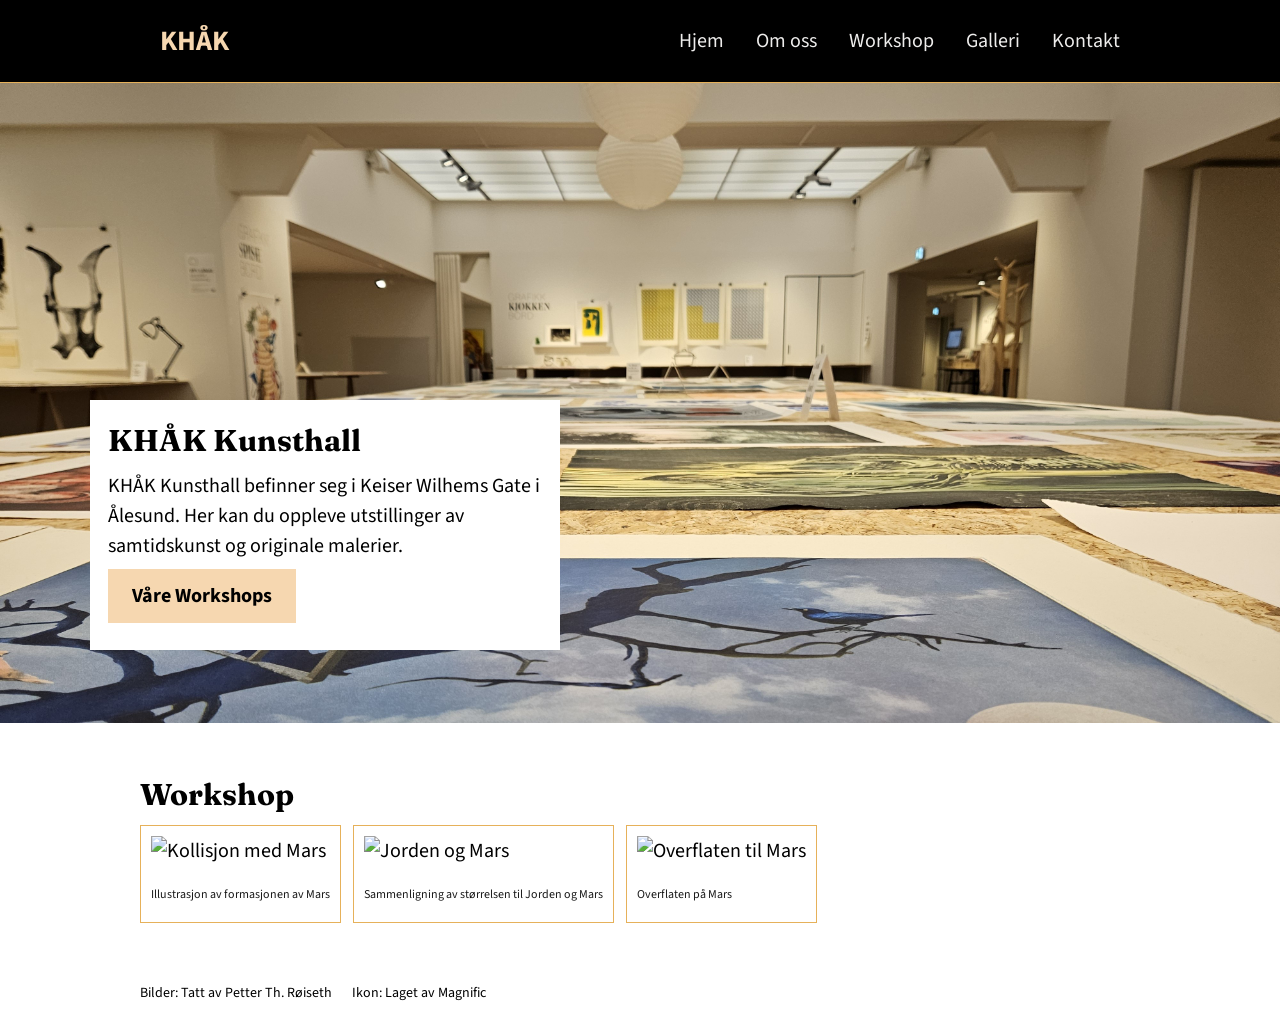
==== index.html @ 1905ed3a "first commit" ====
<!doctype html>
<html lang="no">
  <head>
    <meta charset="UTF-8" />
    <meta name="viewport" content="width=device-width, initial-scale=1.0" />
    <meta name="description" content="Craftsvilla Project" />
    <title>KHÅK Kunsthall</title>
    <!-- Links -->
    <link rel="shortcut icon" href="images/mars.png" type="image/x-icon" />
    <link rel="preconnect" href="https://fonts.googleapis.com" />
    <link rel="preconnect" href="https://fonts.gstatic.com" crossorigin />
    <link
      href="https://fonts.googleapis.com/css2?family=Fraunces:ital,opsz,wght@0,9..144,100..900;1,9..144,100..900&family=Source+Sans+3:ital,wght@0,200..900;1,200..900&display=swap"
      rel="stylesheet"
    />
    <link rel="stylesheet" href="style.css" />
    <!-- Links END -->
  </head>
  <body>
    <!-- Header -->
    <header id="home">
      <div class="content">
        <a class="logo" href="#home">KHÅK</a>
        <nav>
          <ul class="menu">
            <li><a href="#home">Hjem</a></li>
            <li><a href="#aboutus">Om oss</a></li>
            <li><a href="#workshop">Workshop</a></li>
            <li><a href="#gallery">Galleri</a></li>
            <li><a href="#contact">Kontakt</a></li>
          </ul>
        </nav>
      </div>
    </header>

    <!-- Main -->
    <main>
      <section class="hero">
        <img src="images/bord1.jpg" alt="Bilde av bord med malerier på" />
        <div class="content" id="hero-container">
          <h1>KHÅK Kunsthall</h1>
          <p>
            KHÅK Kunsthall befinner seg i Keiser Wilhems Gate i Ålesund. Her kan
            du oppleve utstillinger av samtidskunst og originale malerier.
          </p>
          <a class="button" href="#gallery">Våre Workshops</a>
        </div>
      </section>

      <!-- Workshop -->
      <section class="section">
        <div class="content">
          <h2>Workshop</h2>
          <div class="gallery" id="gallery">
            <article class="image-card">
              <img src="images/ancient_mars.jpg" alt="Kollisjon med Mars" />
              <p>Illustrasjon av formasjonen av Mars</p>
            </article>

            <article class="image-card">
              <img src="images/earth_mars.jpg" alt="Jorden og Mars" />
              <p>Sammenligning av størrelsen til Jorden og Mars</p>
            </article>

            <article class="image-card">
              <img src="images/surface.jpg" alt="Overflaten til Mars" />
              <p>Overflaten på Mars</p>
            </article>
          </div>
        </div>
      </section>
    </main>

    <!-- Footer -->
    <footer>
      <div class="content">
        <p>Bilder: Tatt av Petter Th. Røiseth</p>
        <p>Ikon: Laget av Magnific</p>
      </div>
    </footer>
  </body>
</html>
---- style.css ----
/* CSS Reset */

* {
  margin: 0;
  padding: 0;
  box-sizing: border-box;
}

:root {
  --background: #000000;
  --backgroundbody: #ffffff;
  --text: hsl(38, 7%, 93%);
  --textblack: #000000;
  --sand: rgb(246, 215, 176);
  --space: 20px;
  --small-space: 12px;
}

html {
  scroll-behavior: smooth;
}

body {
  background-color: var(--backgroundbody);
  color: var(--textblack);
  font-family: "Source Sans 3", sans-serif;
  font-size: 20px;
  line-height: 1.5;
}

header {
  /* position: sticky; */
  /* top: 0; */
  background-color: var(--background);
  border-bottom: 1px solid rgba(230, 177, 90, 100);
}

header .content {
  display: flex;
  justify-content: space-between;
  align-items: center;
  padding: var(--space);
}

h1,
h2 {
  font-family: "Fraunces", Georgia, "Times New Roman, Times, serif";
  margin-bottom: 8px;
}

h1 {
  font-size: 30px;
}

p {
  margin: 0 0 8px;
}

/* .label {
  margin: 0;
  color: var(--gold);
  font-weight: 700;
} */

.logo {
  color: var(--sand);
  font-size: 28px;
  font-weight: 700;
  text-decoration: none;
}

.menu {
  display: flex;
  gap: 32px;
  list-style: none;
}

.menu a {
  color: var(--text);
  text-decoration: none;
}

.content {
  width: 1000px;
  margin: 0 auto;
}

.hero .content {
  /* min-height: 420px; */
  /* padding: 40px 0; */
  color: var(--textblack);
  /* background-color: var(--backgroundbody);
  background-image: url(images/bord1.jpg);
  background-repeat: no-repeat;
  background-position: right center;
  background-size: 400px auto;
  background-attachment: scroll; */
}

.hero .content p,
.hero h1,
.hero .button {
  max-width: 440px;
}

.hero img {
  width: 100%;
}

.button {
  display: inline-block;
  padding: 12px 24px;
  background-color: var(--sand);
  color: black;
  font-weight: 700;
  text-decoration: none;
}

#hero-container {
  padding: 18px;
  width: 470px;
  height: 250px;
  background-color: white;
  position: absolute;
  top: 400px;
  left: 90px;
}

/* Sections */

.section {
  padding: 40px 0 60px;
}

.gallery {
  display: flex;
  gap: var(--small-space);
  flex-wrap: wrap;
}

.gallery img {
  padding: 10px;
  width: 320px;
  height: 220px;
  object-fit: cover;
}

.gallery .image-card {
  border: 1px solid rgba(230, 177, 90, 100);
  flex-direction: column;
  margin-top: auto;
}

.image-card p {
  padding: 10px;
  font-size: 12px;
  opacity: 0.9;
}

/* Footer */

footer .content {
  display: flex;
  gap: 20px;
}

footer p {
  padding-bottom: 24px;
  color: var(--textblack);
  font-size: 14px;
}
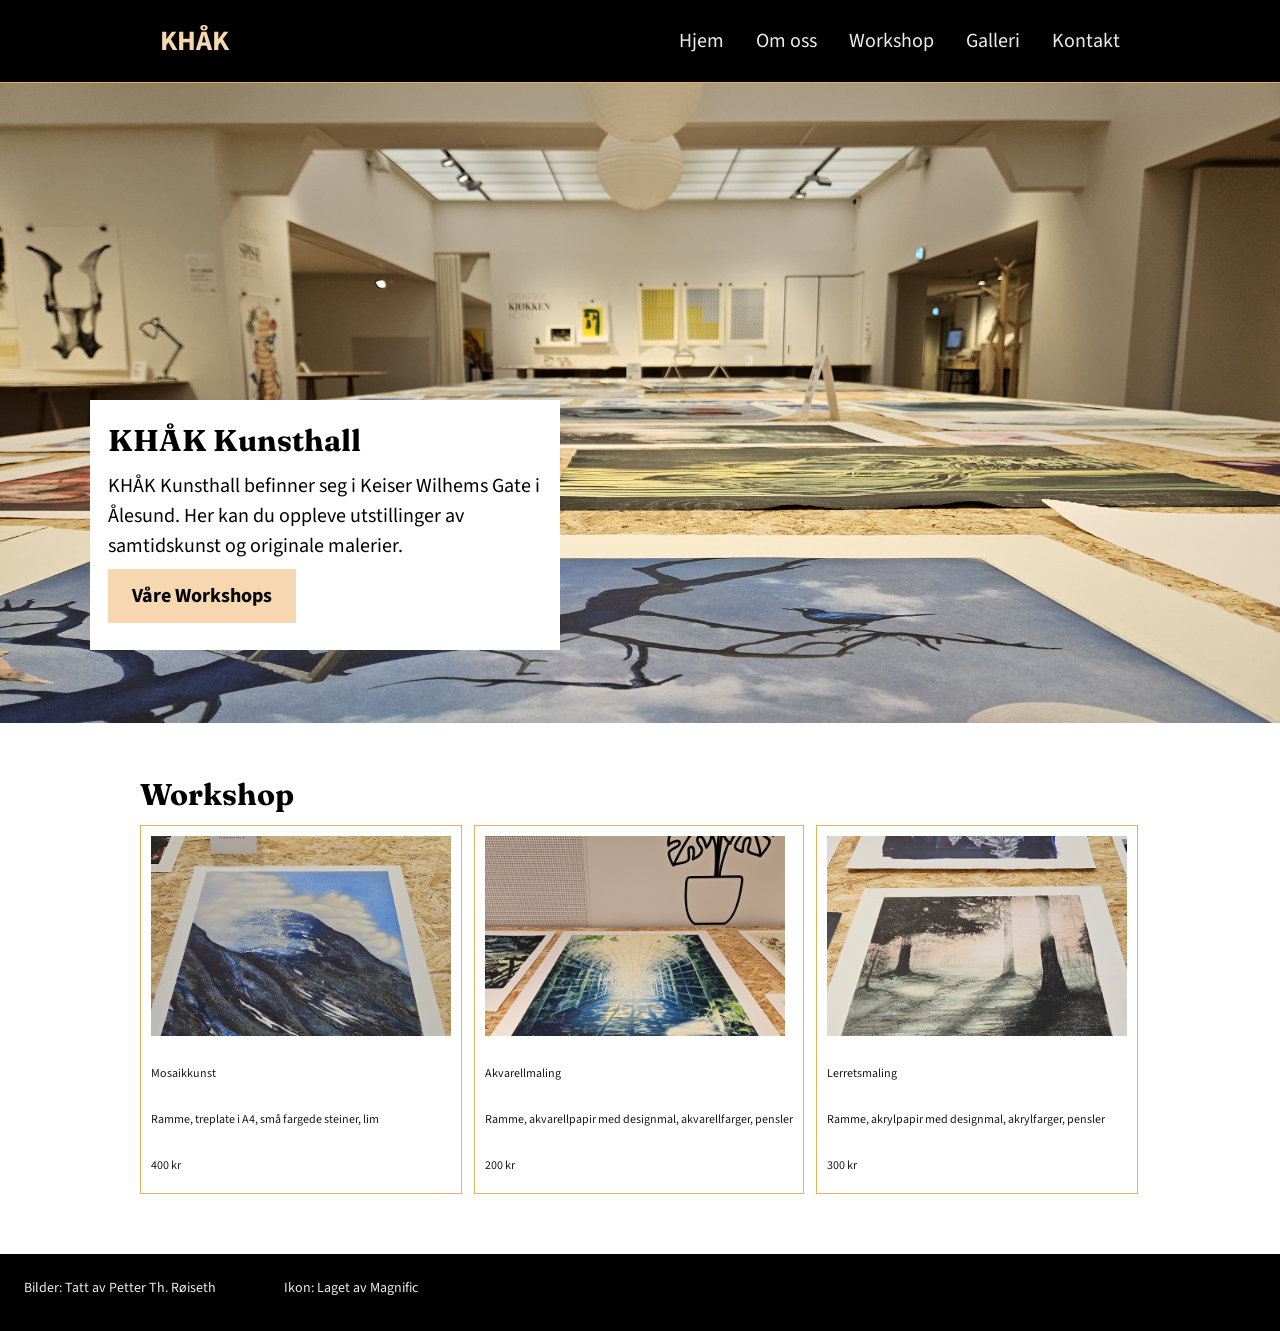
==== commit a1a7766d: "added paragraphs and images" ====
--- a/index.html
+++ b/index.html
@@ -53,18 +53,24 @@
           <h2>Workshop</h2>
           <div class="gallery" id="gallery">
             <article class="image-card">
-              <img src="images/ancient_mars.jpg" alt="Kollisjon med Mars" />
-              <p>Illustrasjon av formasjonen av Mars</p>
+              <img src="images/fjell.jpg" alt="Bilde av mosaikkunst" />
+              <p>Mosaikkunst</p>
+              <p>Ramme, treplate i A4, små fargede steiner, lim</p>
+              <p>400 kr</p>
             </article>
 
             <article class="image-card">
-              <img src="images/earth_mars.jpg" alt="Jorden og Mars" />
-              <p>Sammenligning av størrelsen til Jorden og Mars</p>
+              <img src="images/hage.jpg" alt="Bilde av akvarellmaling" />
+              <p>Akvarellmaling</p>
+              <p>Ramme, akvarellpapir med designmal, akvarellfarger, pensler</p>
+              <p>200 kr</p>
             </article>
 
             <article class="image-card">
-              <img src="images/surface.jpg" alt="Overflaten til Mars" />
-              <p>Overflaten på Mars</p>
+              <img src="images/skog.jpg" alt="Bilde av lerretsmaling" />
+              <p>Lerretsmaling</p>
+              <p>Ramme, akrylpapir med designmal, akrylfarger, pensler</p>
+              <p>300 kr</p>
             </article>
           </div>
         </div>
--- a/style.css
+++ b/style.css
@@ -162,10 +162,12 @@
 footer .content {
   display: flex;
   gap: 20px;
+  width: auto;
+  color: var(--text);
+  background-color: var(--background);
 }
 
 footer p {
-  padding-bottom: 24px;
-  color: var(--textblack);
+  padding: 24px;
   font-size: 14px;
 }
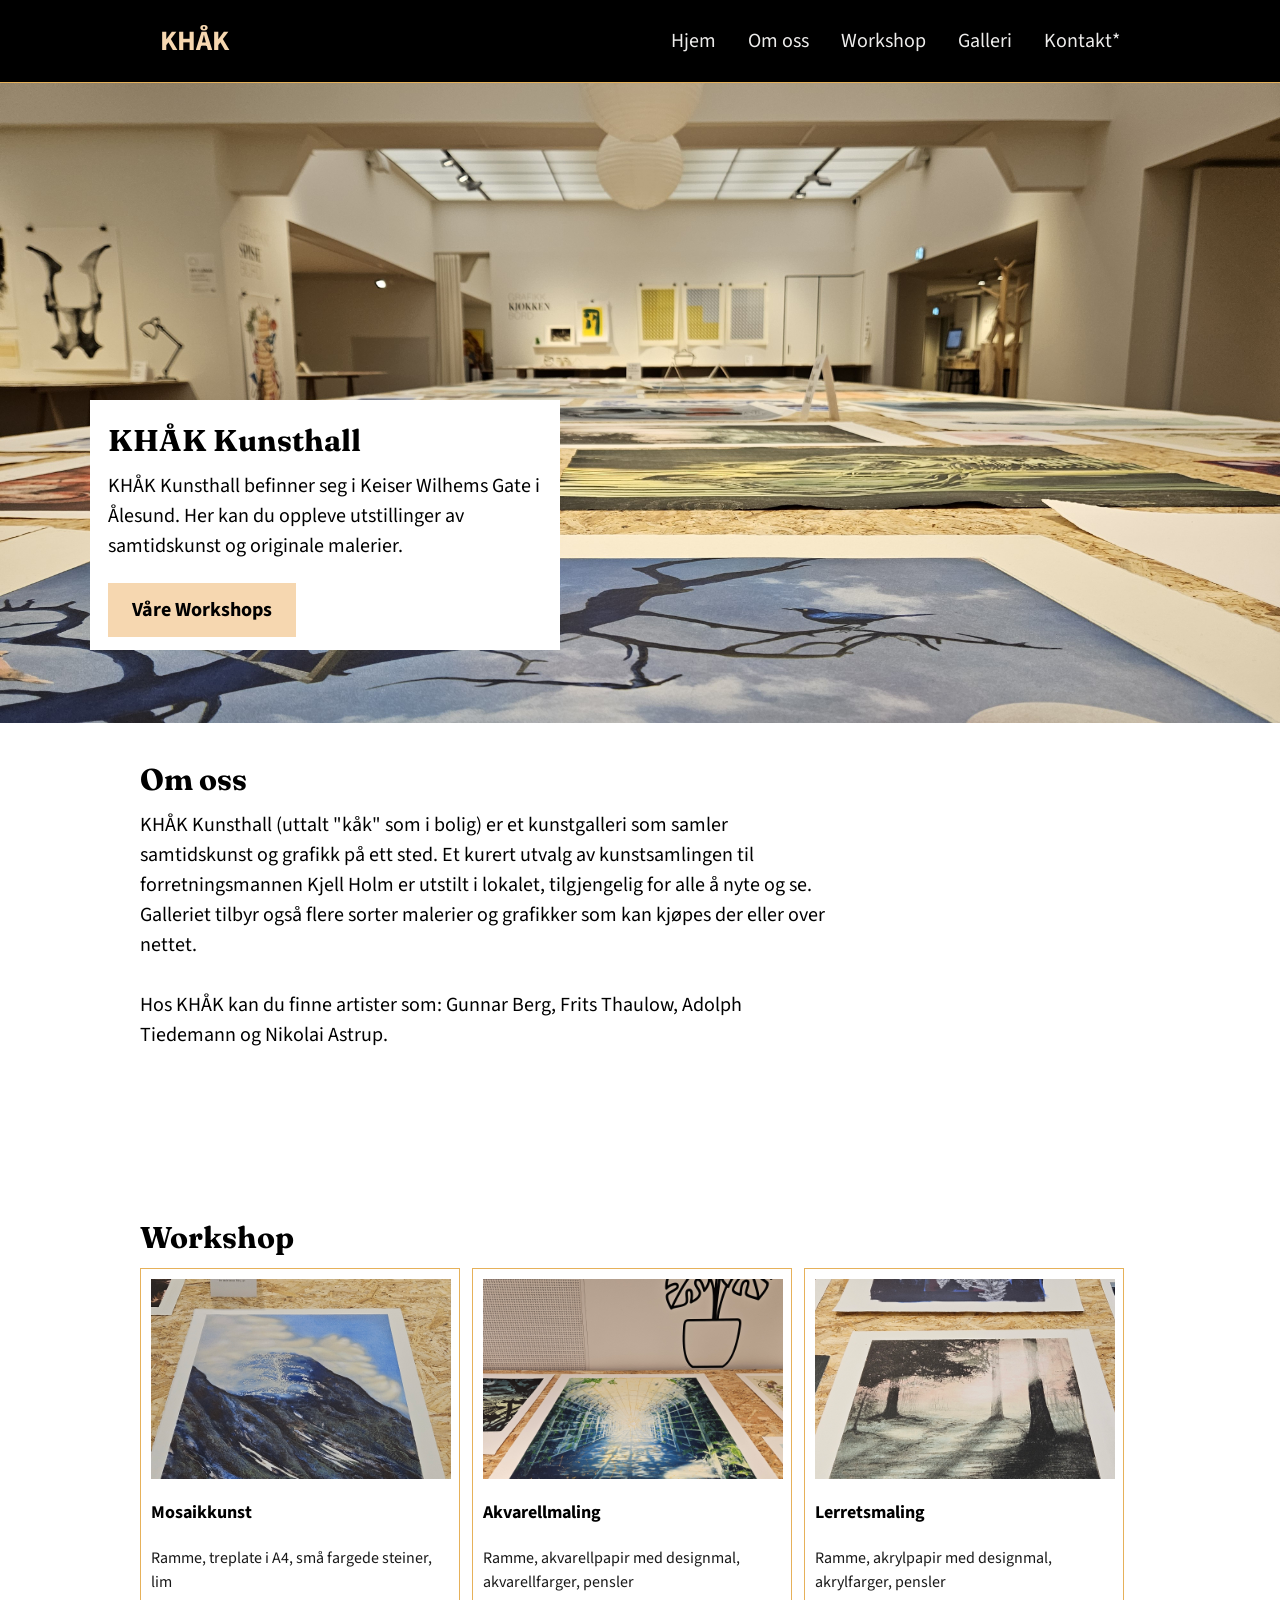
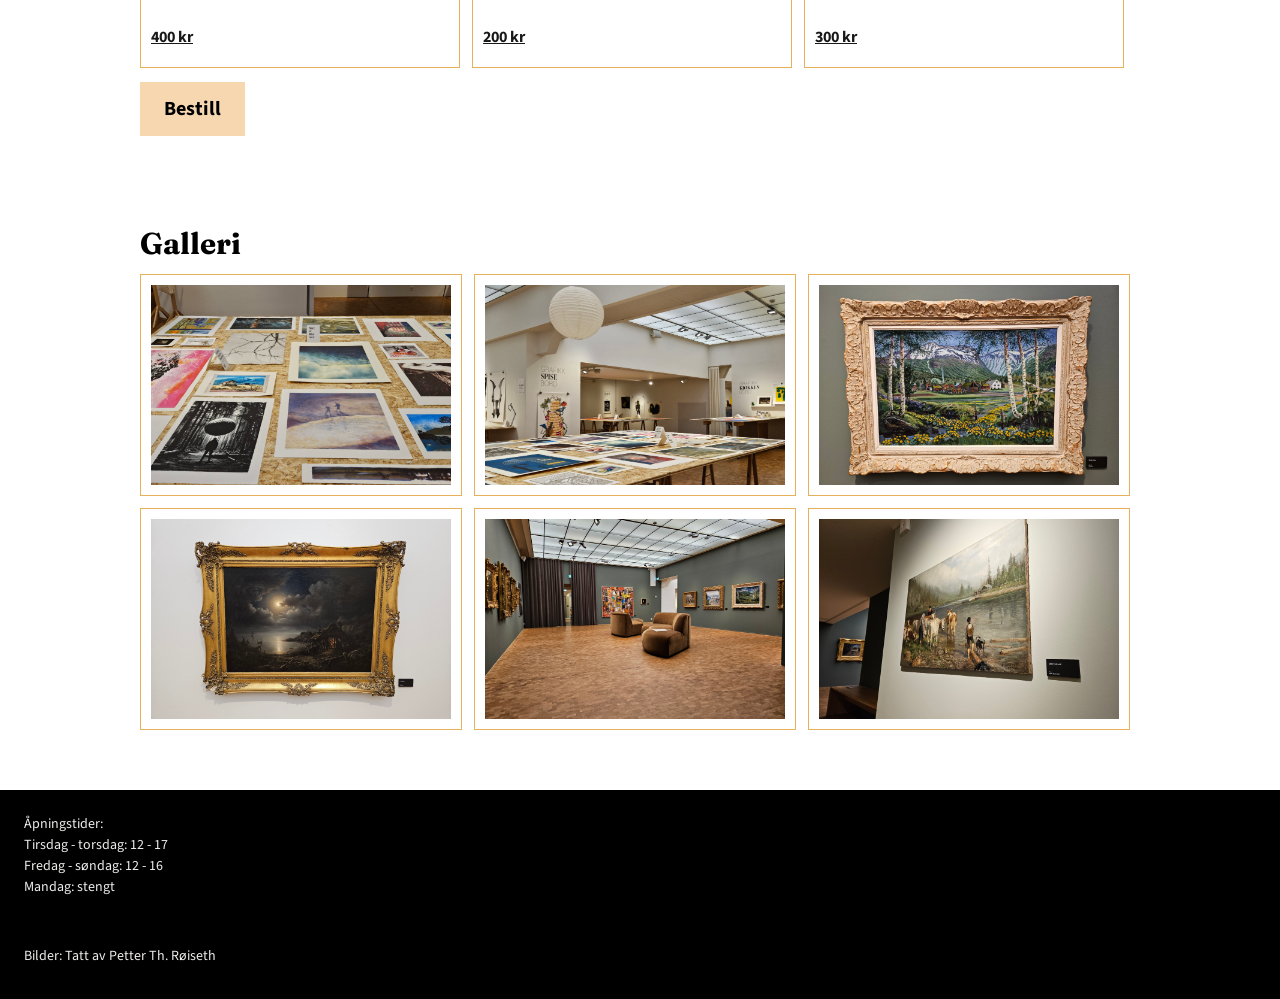
==== commit 83333b99: "added new images and styling" ====
--- a/index.html
+++ b/index.html
@@ -6,7 +6,7 @@
     <meta name="description" content="Craftsvilla Project" />
     <title>KHÅK Kunsthall</title>
     <!-- Links -->
-    <link rel="shortcut icon" href="images/mars.png" type="image/x-icon" />
+    <!-- <link rel="shortcut icon" href="images/mars.png" type="image/x-icon" /> -->
     <link rel="preconnect" href="https://fonts.googleapis.com" />
     <link rel="preconnect" href="https://fonts.gstatic.com" crossorigin />
     <link
@@ -27,13 +27,14 @@
             <li><a href="#aboutus">Om oss</a></li>
             <li><a href="#workshop">Workshop</a></li>
             <li><a href="#gallery">Galleri</a></li>
-            <li><a href="#contact">Kontakt</a></li>
+            <li><a href="#contact">Kontakt*</a></li>
           </ul>
         </nav>
       </div>
     </header>
 
     <!-- Main -->
+    <!-- Hero -->
     <main>
       <section class="hero">
         <img src="images/bord1.jpg" alt="Bilde av bord med malerier på" />
@@ -43,7 +44,37 @@
             KHÅK Kunsthall befinner seg i Keiser Wilhems Gate i Ålesund. Her kan
             du oppleve utstillinger av samtidskunst og originale malerier.
           </p>
-          <a class="button" href="#gallery">Våre Workshops</a>
+          <a class="button" href="#workshop">Våre Workshops</a>
+        </div>
+      </section>
+
+      <!-- Om oss -->
+      <section class="section">
+        <div class="content">
+          <h2>Om oss</h2>
+          <div class="aboutus" id="aboutus">
+            <p>
+              KHÅK Kunsthall (uttalt "kåk" som i bolig) er et kunstgalleri som
+              samler samtidskunst og grafikk på ett sted. Et kurert utvalg av
+              kunstsamlingen til forretningsmannen Kjell Holm er utstilt i
+              lokalet, tilgjengelig for alle å nyte og se. Galleriet tilbyr også
+              flere sorter malerier og grafikker som kan kjøpes der eller over
+              nettet.
+              <br />
+              <br />
+              Hos KHÅK kan du finne artister som: Gunnar Berg, Frits Thaulow,
+              Adolph Tiedemann og Nikolai Astrup.
+            </p>
+            <iframe
+              src="https://www.google.com/maps/embed?pb=!1m18!1m12!1m3!1d330.93660252884695!2d6.160978496489985!3d62.47141512747412!2m3!1f0!2f0!3f0!3m2!1i1024!2i768!4f13.1!3m3!1m2!1s0x4616da46ebdba9ef%3A0xe001803069246021!2sKH%C3%85K%20Kunsthall!5e1!3m2!1sno!2sno!4v1793882922529!5m2!1sno!2sno"
+              width="320"
+              height="320"
+              style="border: 0"
+              allowfullscreen=""
+              loading="lazy"
+              referrerpolicy="strict-origin-when-cross-origin"
+            ></iframe>
+          </div>
         </div>
       </section>
 
@@ -51,26 +82,59 @@
       <section class="section">
         <div class="content">
           <h2>Workshop</h2>
-          <div class="gallery" id="gallery">
+          <div class="workshop" id="workshop">
             <article class="image-card">
               <img src="images/fjell.jpg" alt="Bilde av mosaikkunst" />
-              <p>Mosaikkunst</p>
+              <h3>Mosaikkunst</h3>
               <p>Ramme, treplate i A4, små fargede steiner, lim</p>
-              <p>400 kr</p>
+              <p class="pricetag">400 kr</p>
             </article>
 
             <article class="image-card">
               <img src="images/hage.jpg" alt="Bilde av akvarellmaling" />
-              <p>Akvarellmaling</p>
+              <h3>Akvarellmaling</h3>
               <p>Ramme, akvarellpapir med designmal, akvarellfarger, pensler</p>
-              <p>200 kr</p>
+              <p class="pricetag">200 kr</p>
             </article>
 
             <article class="image-card">
               <img src="images/skog.jpg" alt="Bilde av lerretsmaling" />
-              <p>Lerretsmaling</p>
+              <h3>Lerretsmaling</h3>
               <p>Ramme, akrylpapir med designmal, akrylfarger, pensler</p>
-              <p>300 kr</p>
+              <p class="pricetag">300 kr</p>
+            </article>
+          </div>
+          <a class="button" href="order.html">Bestill</a>
+        </div>
+      </section>
+
+      <!-- Galleri -->
+      <section class="section">
+        <div class="content">
+          <h2>Galleri</h2>
+          <div class="workshop" id="gallery">
+            <article class="image-card">
+              <img src="images/bord2.jpg" alt="Bilde av mosaikkunst" />
+            </article>
+
+            <article class="image-card">
+              <img src="images/bord3.jpg" alt="Bilde av akvarellmaling" />
+            </article>
+
+            <article class="image-card">
+              <img src="images/maleri_gård.jpg" alt="Bilde av lerretsmaling" />
+            </article>
+
+            <article class="image-card">
+              <img src="images/maleri_natt.jpg" alt="Bilde av lerretsmaling" />
+            </article>
+
+            <article class="image-card">
+              <img src="images/kjellholm.jpg" alt="Bilde av lerretsmaling" />
+            </article>
+
+            <article class="image-card">
+              <img src="images/kuer.jpg" alt="Bilde av lerretsmaling" />
             </article>
           </div>
         </div>
@@ -80,8 +144,13 @@
     <!-- Footer -->
     <footer>
       <div class="content">
+        <ul class="openinghours">
+          <li>Åpningstider:</li>
+          <li>Tirsdag - torsdag: 12 - 17</li>
+          <li>Fredag - søndag: 12 - 16</li>
+          <li>Mandag: stengt</li>
+        </ul>
         <p>Bilder: Tatt av Petter Th. Røiseth</p>
-        <p>Ikon: Laget av Magnific</p>
       </div>
     </footer>
   </body>
--- a/style.css
+++ b/style.css
@@ -52,15 +52,14 @@
   font-size: 30px;
 }
 
+h3 {
+  padding: 10px;
+  font-size: 18px;
+}
+
 p {
   margin: 0 0 8px;
 }
-
-/* .label {
-  margin: 0;
-  color: var(--gold);
-  font-weight: 700;
-} */
 
 .logo {
   color: var(--sand);
@@ -129,45 +128,82 @@
 /* Sections */
 
 .section {
-  padding: 40px 0 60px;
-}
-
-.gallery {
+  padding: 25px 0 60px;
+}
+
+.aboutus {
   display: flex;
   gap: var(--small-space);
-  flex-wrap: wrap;
-}
-
-.gallery img {
+}
+
+.workshop {
+  display: flex;
+  gap: var(--small-space);
+  /* flex-wrap: wrap; */
+}
+
+.workshop img {
   padding: 10px;
   width: 320px;
   height: 220px;
   object-fit: cover;
 }
 
-.gallery .image-card {
+.workshop .image-card {
   border: 1px solid rgba(230, 177, 90, 100);
+  display: flex;
   flex-direction: column;
-  margin-top: auto;
+  height: 400px;
+  width: 320px;
 }
 
 .image-card p {
   padding: 10px;
-  font-size: 12px;
+  font-size: 16px;
   opacity: 0.9;
+  overflow-wrap: break-word;
+}
+
+.image-card .pricetag {
+  text-decoration: underline;
+  margin-top: auto;
+  font-weight: 700;
+}
+
+.content .button {
+  margin-top: 14px;
+}
+
+#gallery {
+  flex-wrap: wrap;
+}
+
+#gallery .image-card {
+  width: auto;
+  height: auto;
 }
 
 /* Footer */
 
-footer .content {
-  display: flex;
-  gap: 20px;
-  width: auto;
+footer {
   color: var(--text);
   background-color: var(--background);
 }
 
+footer .content {
+  display: flex;
+  flex-direction: column;
+  gap: 0px;
+  width: auto;
+  font-size: 14px;
+}
+
+footer .openinghours {
+  padding: 24px;
+  font-size: 14px;
+  list-style: none;
+}
+
 footer p {
   padding: 24px;
-  font-size: 14px;
-}
+}
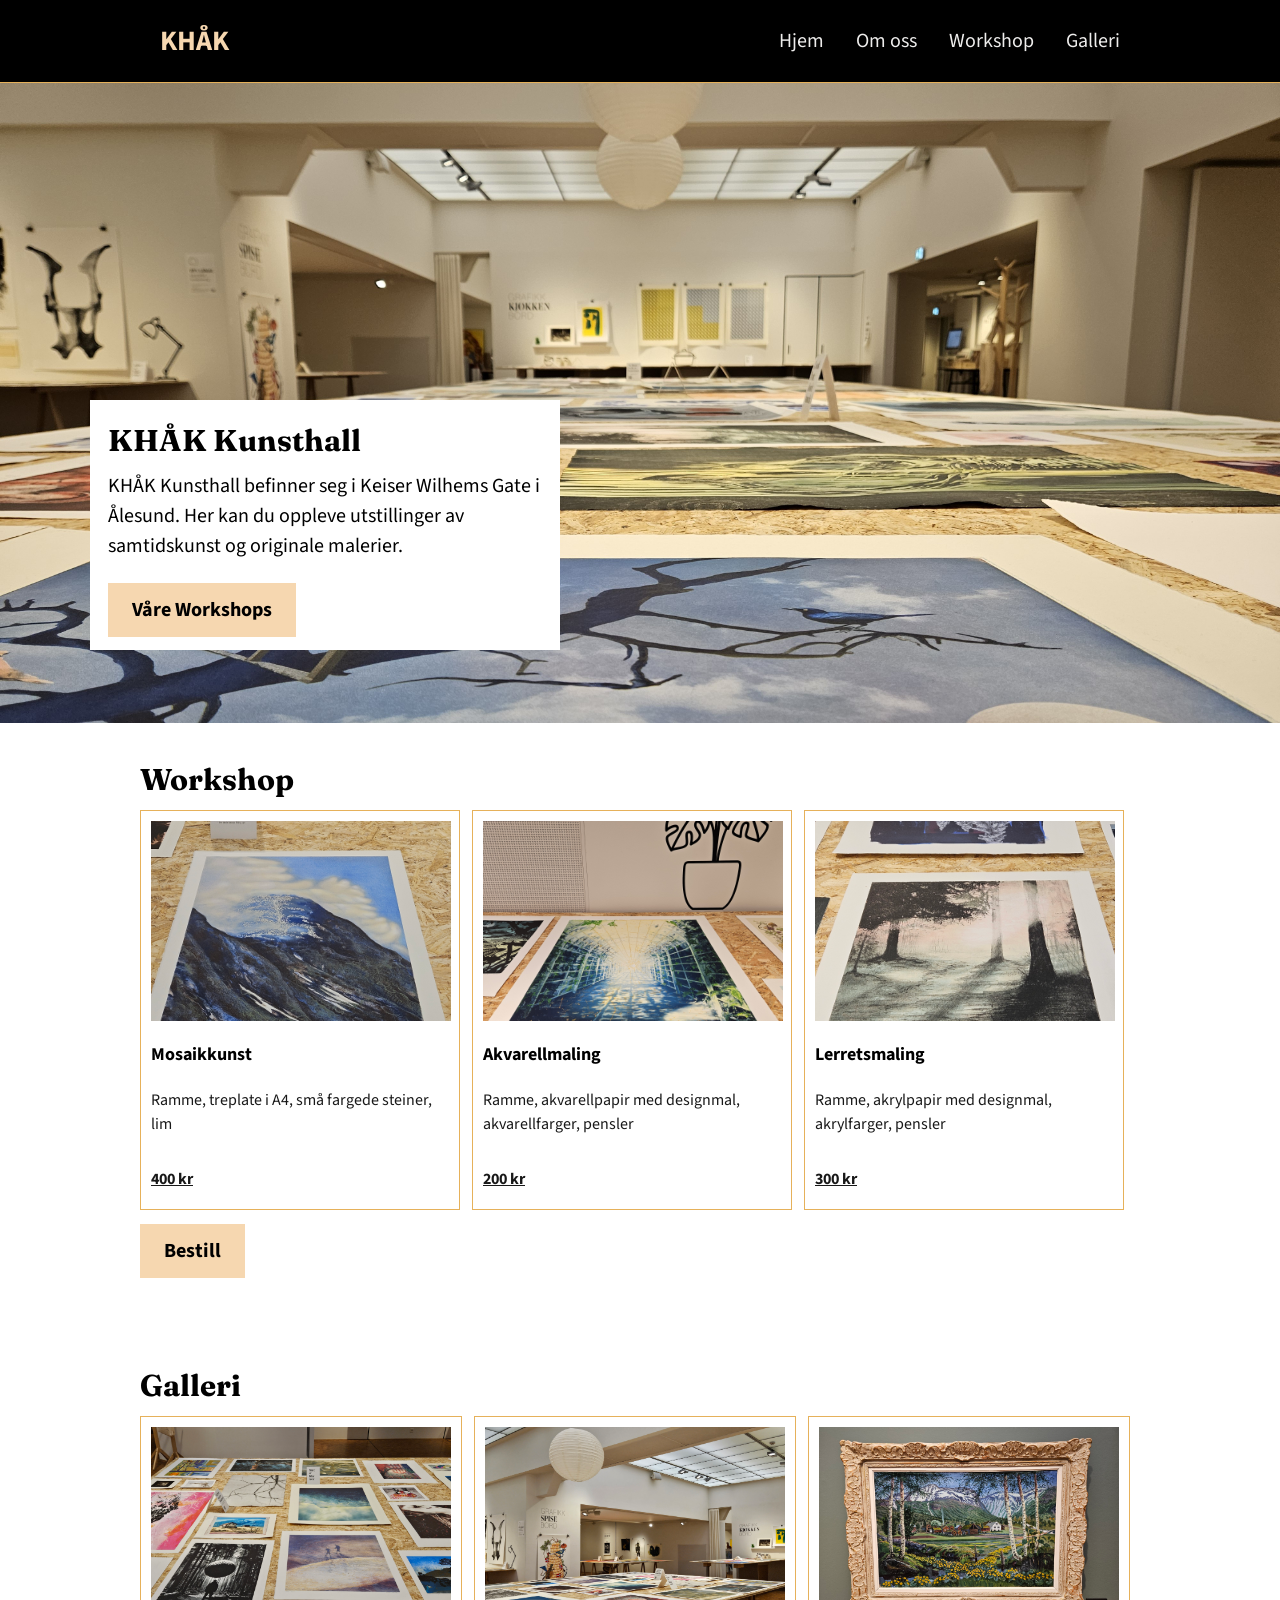
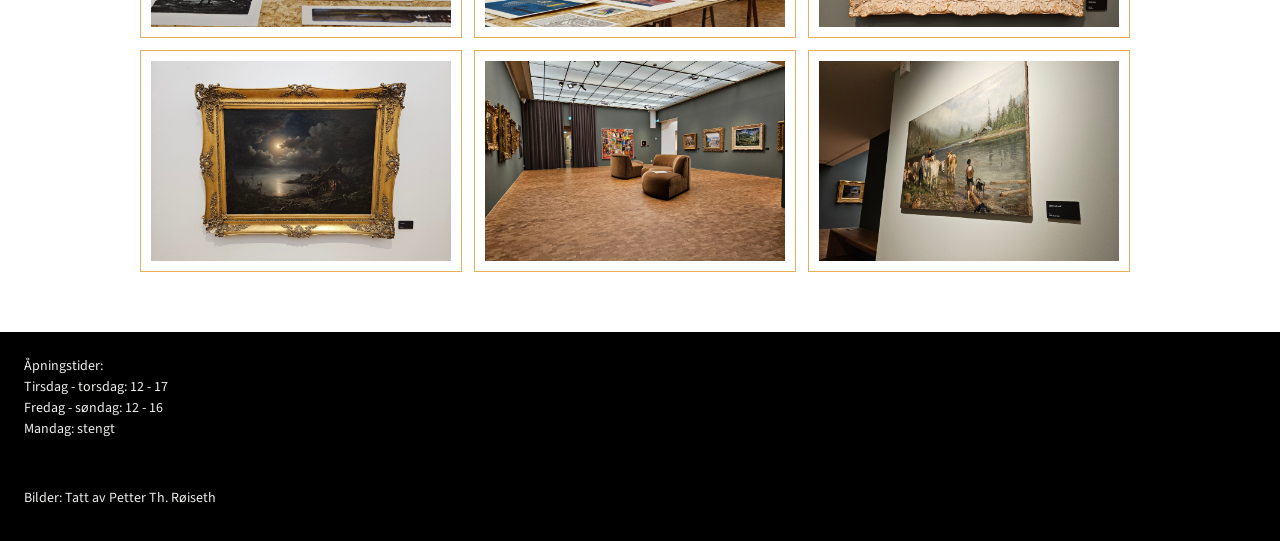
==== commit 2a3ab16a: "added labels and inputs into order.html, along with css" ====
--- a/index.html
+++ b/index.html
@@ -27,7 +27,6 @@
             <li><a href="#aboutus">Om oss</a></li>
             <li><a href="#workshop">Workshop</a></li>
             <li><a href="#gallery">Galleri</a></li>
-            <li><a href="#contact">Kontakt*</a></li>
           </ul>
         </nav>
       </div>
@@ -49,34 +48,6 @@
       </section>
 
       <!-- Om oss -->
-      <section class="section">
-        <div class="content">
-          <h2>Om oss</h2>
-          <div class="aboutus" id="aboutus">
-            <p>
-              KHÅK Kunsthall (uttalt "kåk" som i bolig) er et kunstgalleri som
-              samler samtidskunst og grafikk på ett sted. Et kurert utvalg av
-              kunstsamlingen til forretningsmannen Kjell Holm er utstilt i
-              lokalet, tilgjengelig for alle å nyte og se. Galleriet tilbyr også
-              flere sorter malerier og grafikker som kan kjøpes der eller over
-              nettet.
-              <br />
-              <br />
-              Hos KHÅK kan du finne artister som: Gunnar Berg, Frits Thaulow,
-              Adolph Tiedemann og Nikolai Astrup.
-            </p>
-            <iframe
-              src="https://www.google.com/maps/embed?pb=!1m18!1m12!1m3!1d330.93660252884695!2d6.160978496489985!3d62.47141512747412!2m3!1f0!2f0!3f0!3m2!1i1024!2i768!4f13.1!3m3!1m2!1s0x4616da46ebdba9ef%3A0xe001803069246021!2sKH%C3%85K%20Kunsthall!5e1!3m2!1sno!2sno!4v1793882922529!5m2!1sno!2sno"
-              width="320"
-              height="320"
-              style="border: 0"
-              allowfullscreen=""
-              loading="lazy"
-              referrerpolicy="strict-origin-when-cross-origin"
-            ></iframe>
-          </div>
-        </div>
-      </section>
 
       <!-- Workshop -->
       <section class="section">
